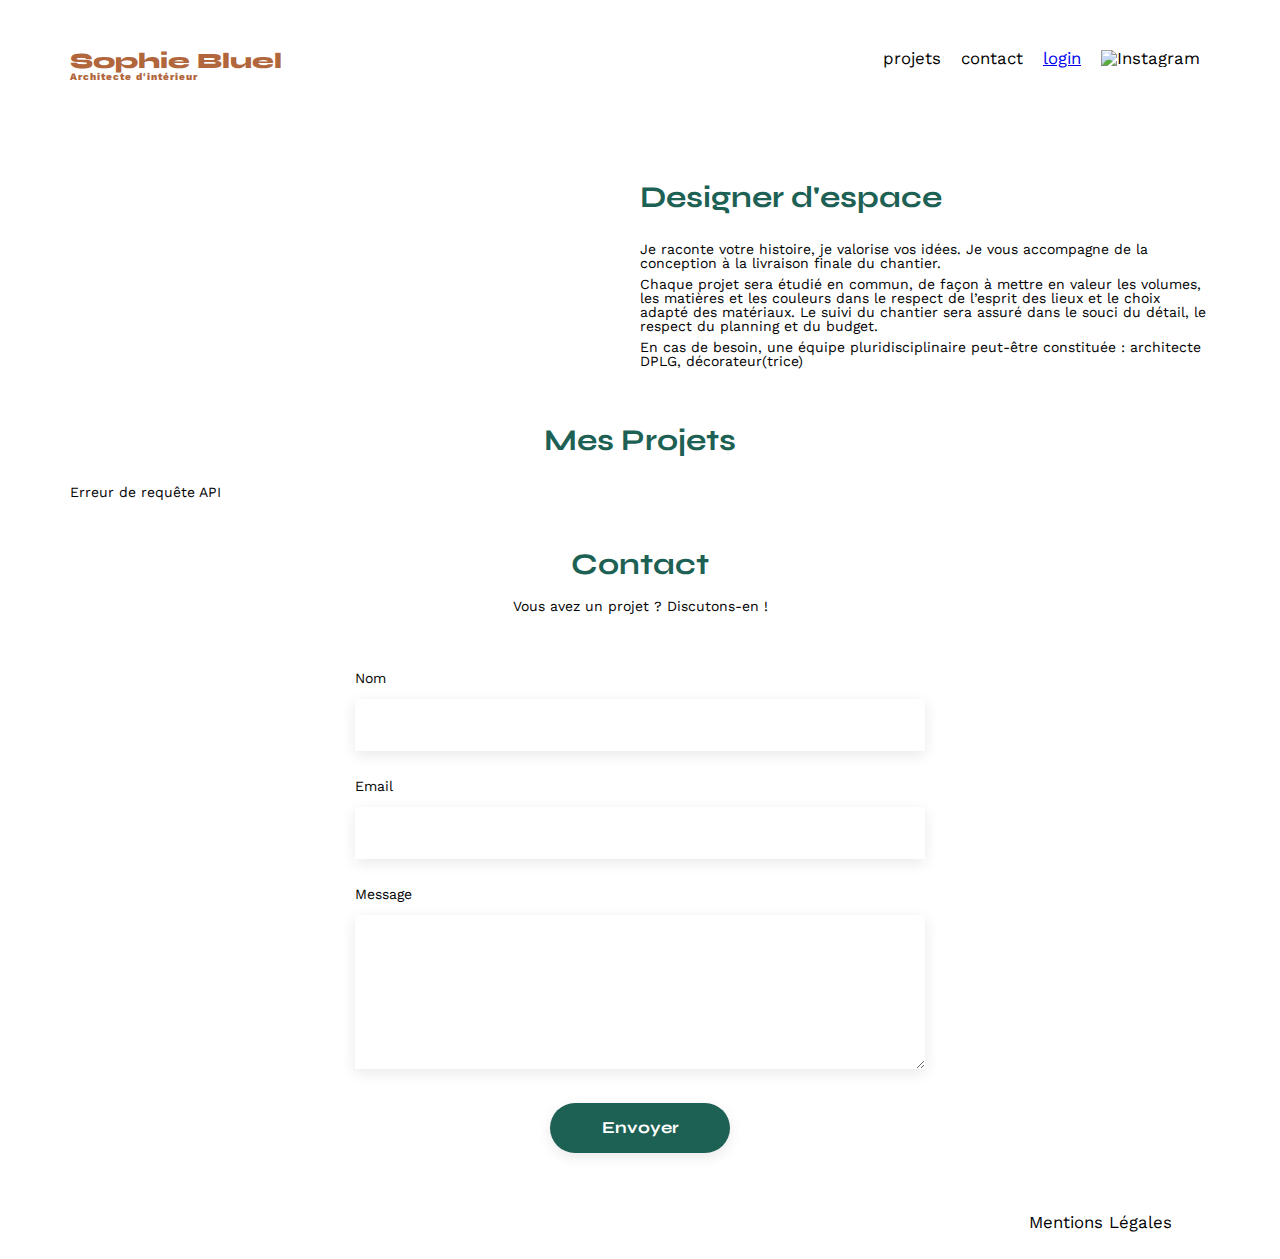
==== FrontEnd/index.html @ 4e234a2d "Modals" ====
<!DOCTYPE html>
<html lang="fr">

<head>
	<meta charset="UTF-8">
	<title>Sophie Bluel - Architecte d'intérieur</title>
	<meta name="viewport" content="width=device-width, initial-scale=1.0">
	<link rel="preconnect" href="https://fonts.googleapis.com">
	<link rel="preconnect" href="https://fonts.gstatic.com" crossorigin>
	<link href="https://fonts.googleapis.com/css2?family=Syne:wght@700;800&family=Work+Sans&display=swap"
		rel="stylesheet">
	<meta name="description" content="">
	<link rel="stylesheet" href="./assets/style.css">

</head>

<body>
	<!-- * Modale d'admin * -->
	<dialog class="adminModal modal" id="modal">
		<button class="close-button close-modal">Fermer la fenêtre</button>
		<h2>Galerie photo</h2>
		<div class="modalGallery"></div>
		<button class="modalAddButton">Ajouter une photo</button>
	</dialog>
	<header>
		<h1>Sophie Bluel <span>Architecte d'intérieur</span></h1>
		<nav>
			<ul>
				<li>projets</li>
				<li>contact</li>
				<li>login</li>
				<li><img src="./assets/icons/instagram.png" alt="Instagram"></li>
			</ul>
		</nav>
	</header>
	<main>
		<section id="introduction">
			<figure>
				<img src="./assets/images/sophie-bluel.png" alt="">
			</figure>
			<article>
				<h2>Designer d'espace</h2>
				<p>Je raconte votre histoire, je valorise vos idées. Je vous accompagne de la conception à la livraison
					finale du chantier.</p>
				<p>Chaque projet sera étudié en commun, de façon à mettre en valeur les volumes, les matières et les
					couleurs dans le respect de l’esprit des lieux et le choix adapté des matériaux. Le suivi du
					chantier sera assuré dans le souci du détail, le respect du planning et du budget.</p>
				<p>En cas de besoin, une équipe pluridisciplinaire peut-être constituée : architecte DPLG,
					décorateur(trice)</p>
			</article>
		</section>
		<section id="portfolio">
			<h2>Mes Projets</h2>
			<div class="filters"></div>
			<div class="gallery"></div>
		</section>
		<section id="contact">
			<h2>Contact</h2>
			<p>Vous avez un projet ? Discutons-en !</p>
			<form action="#" method="post">
				<label for="name">Nom</label>
				<input type="text" name="name" id="name">
				<label for="email">Email</label>
				<input type="email" name="email" id="email">
				<label for="message">Message</label>
				<textarea name="message" id="message" cols="30" rows="10"></textarea>
				<input type="submit" value="Envoyer">
			</form>
		</section>
	</main>

	<footer>
		<nav>
			<ul>
				<li>Mentions Légales</li>
			</ul>
		</nav>
	</footer>

	<script type="module" src="./scripts/script.js"></script>
	<script type="module" src="./scripts/gallery.js"></script>
	<script type="module" src="./scripts/modal.js"></script>
</body>

</html>
---- FrontEnd/assets/style.css ----
/* http://meyerweb.com/eric/tools/css/reset/
   v2.0 | 20110126
   License: none (public domain)
*/

html,
body,
div,
span,
applet,
object,
iframe,
h1,
h2,
h3,
h4,
h5,
h6,
p,
blockquote,
pre,
a,
abbr,
acronym,
address,
big,
cite,
code,
del,
dfn,
em,
img,
ins,
kbd,
q,
s,
samp,
small,
strike,
strong,
sub,
sup,
tt,
var,
b,
u,
i,
center,
dl,
dt,
dd,
ol,
ul,
li,
fieldset,
form,
label,
legend,
table,
caption,
tbody,
tfoot,
thead,
tr,
th,
td,
article,
aside,
canvas,
details,
embed,
figure,
figcaption,
footer,
header,
hgroup,
menu,
nav,
output,
ruby,
section,
summary,
time,
mark,
audio,
video {
  margin: 0;
  padding: 0;
  border: 0;
  font-size: 100%;
  font: inherit;
  vertical-align: baseline;
}
/* HTML5 display-role reset for older browsers */
article,
aside,
details,
figcaption,
figure,
footer,
header,
hgroup,
menu,
nav,
section {
  display: block;
}
body {
  line-height: 1;
}
ol,
ul {
  list-style: none;
}
blockquote,
q {
  quotes: none;
}
blockquote:before,
blockquote:after,
q:before,
q:after {
  content: "";
  content: none;
}
table {
  border-collapse: collapse;
  border-spacing: 0;
}
/** end reset css**/
body {
  max-width: 1140px;
  margin: auto;
  font-family: "Work Sans";
  font-size: 14px;
  /* Faire en sorte que le footer soit toujours en bas de la page même lorsqu'il y a peu de contenu*/
  min-height: 100vh;
  display: flex;
  flex-direction: column;
}
header {
  display: flex;
  justify-content: space-between;
  margin: 50px 0;
}
section {
  margin: 50px 0;
}

h1 {
  display: flex;
  flex-direction: column;
  font-family: "Syne";
  font-size: 22px;
  font-weight: 800;
  color: #b1663c;
}

h1 > span {
  font-family: "Work Sans";
  font-size: 10px;
  letter-spacing: 0.1em;
}

h2 {
  font-family: "Syne";
  font-weight: 700;
  font-size: 30px;
  color: #1d6154;
}
nav ul {
  display: flex;
  align-items: center;
  list-style-type: none;
}
nav li {
  padding: 0 10px;
  font-size: 1.2em;
}

li:hover {
  color: #b1663c;
}
#introduction {
  display: flex;
  align-items: center;
}
#introduction figure {
  flex: 1;
}
#introduction img {
  display: block;
  margin: auto;
  width: 80%;
}

#introduction article {
  flex: 1;
}
#introduction h2 {
  margin-bottom: 1em;
}

#introduction p {
  margin-bottom: 0.5em;
}
#portfolio h2 {
  text-align: center;
  margin-bottom: 1em;
}
.gallery {
  width: 100%;
  display: grid;
  grid-template-columns: 1fr 1fr 1fr;
  grid-column-gap: 20px;
  grid-row-gap: 20px;
}

.gallery img {
  width: 100%;
}
#contact {
  width: 50%;
  margin: auto;
}
#contact > * {
  text-align: center;
}
#contact h2 {
  margin-bottom: 20px;
}
#contact form {
  text-align: left;
  margin-top: 30px;
  display: flex;
  flex-direction: column;
}

#contact input {
  height: 50px;
  font-size: 1.2em;
  border: none;
  box-shadow: 0px 4px 14px rgba(0, 0, 0, 0.09);
}
#contact label {
  margin: 2em 0 1em 0;
}
#contact textarea {
  border: none;
  box-shadow: 0px 4px 14px rgba(0, 0, 0, 0.09);
}

input[type="submit"] {
  font-family: "Syne";
  font-weight: 700;
  color: white;
  background-color: #1d6154;
  margin: 2em auto;
  width: 180px;
  text-align: center;
  border-radius: 60px;
}

footer { 
		margin-top: auto;
	}

footer nav ul {
  display: flex;
  justify-content: flex-end;
  margin: 2em;
}

/* Bannière d'édition */
.editorsBanner {
  position: absolute;
  top: 0;
  right: 0;
  width: 100%;
  background-color: black;
  color: white;
  padding: 10px 20px;
  text-align: center;
}

/* Modal */
.adminModal {
	box-sizing: border-box;
	width: 630px; 
	border-radius: 10px;
	border: none;
	padding: 60px 105px 45px 105px;
}

.modal::backdrop {
	background: rgba(0, 0, 0, 0.30);
}

.modalGallery {
	display: grid;
	grid-template-columns: 1fr 1fr 1fr 1fr 1fr;
	grid-column-gap: 20px;
	grid-row-gap: 20px;
}

.modalGallery img {
	width: 78px;
}
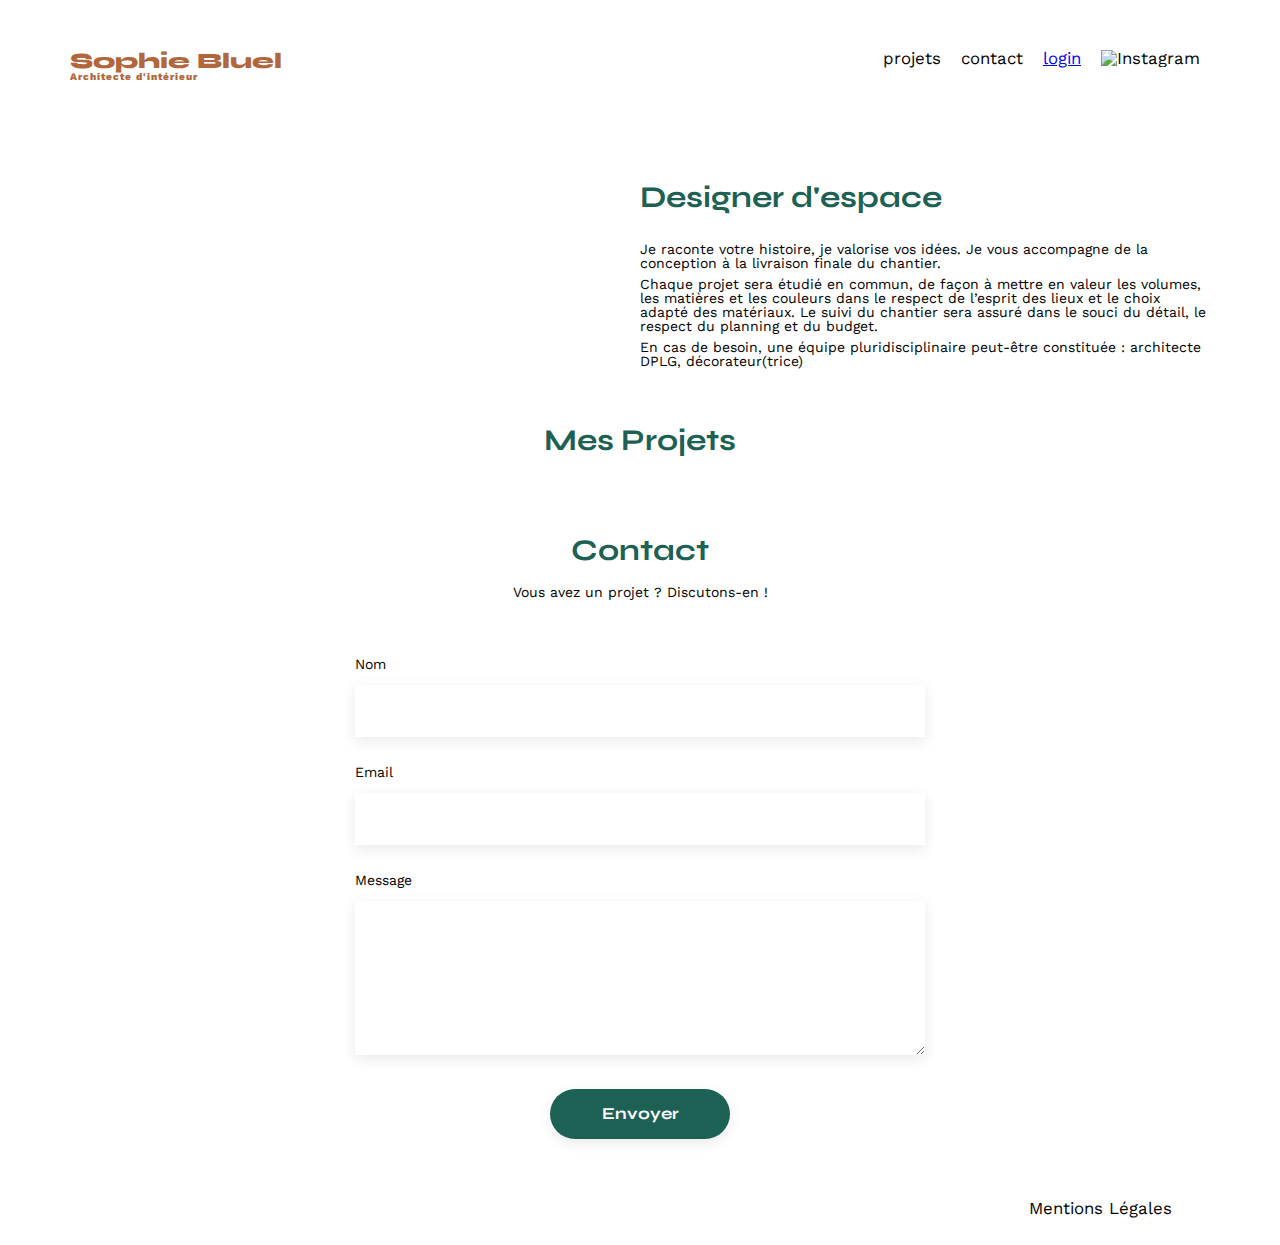
==== commit f0460e55: "UI / API updates" ====
--- a/FrontEnd/index.html
+++ b/FrontEnd/index.html
@@ -11,6 +11,7 @@
 		rel="stylesheet">
 	<meta name="description" content="">
 	<link rel="stylesheet" href="./assets/style.css">
+	<script src="https://kit.fontawesome.com/706d799501.js" crossorigin="anonymous"></script>
 
 </head>
 
@@ -28,7 +29,7 @@
 			<ul>
 				<li>projets</li>
 				<li>contact</li>
-				<li>login</li>
+				<li><a href="login.html">login</a></li>
 				<li><img src="./assets/icons/instagram.png" alt="Instagram"></li>
 			</ul>
 		</nav>
@@ -78,8 +79,8 @@
 	</footer>
 
 	<script type="module" src="./scripts/script.js"></script>
-	<script type="module" src="./scripts/gallery.js"></script>
-	<script type="module" src="./scripts/modal.js"></script>
+	<!-- <script type="module" src="./scripts/gallery.js"></script>
+	<script type="module" src="./scripts/modal.js"></script> -->
 </body>
 
 </html>--- a/FrontEnd/assets/style.css
+++ b/FrontEnd/assets/style.css
@@ -261,9 +261,9 @@
   border-radius: 60px;
 }
 
-footer { 
-		margin-top: auto;
-	}
+footer {
+  margin-top: auto;
+}
 
 footer nav ul {
   display: flex;
@@ -274,35 +274,71 @@
 /* Bannière d'édition */
 .editorsBanner {
   position: absolute;
+  width: 100vw;
   top: 0;
-  right: 0;
-  width: 100%;
+  left: 0;
+  display: flex;
+  justify-content: center;
+  align-items: center;
   background-color: black;
+  height: 59px;
+  font-size: 1rem;
+  }
+
+.editorsBanner a {
+  display: flex;
+  gap: 11px;
   color: white;
-  padding: 10px 20px;
-  text-align: center;
+  text-decoration: none;
+}
+.editorsBannerSpacer {
+  height: 59px;
 }
 
 /* Modal */
 .adminModal {
-	box-sizing: border-box;
-	width: 630px; 
-	border-radius: 10px;
-	border: none;
-	padding: 60px 105px 45px 105px;
+  box-sizing: border-box;
+  width: 630px;
+  border-radius: 10px;
+  border: none;
+  padding: 60px 105px 45px 105px;
 }
 
 .modal::backdrop {
-	background: rgba(0, 0, 0, 0.30);
+  background: rgba(0, 0, 0, 0.3);
 }
 
 .modalGallery {
-	display: grid;
-	grid-template-columns: 1fr 1fr 1fr 1fr 1fr;
-	grid-column-gap: 20px;
-	grid-row-gap: 20px;
+  display: grid;
+  grid-template-columns: 1fr 1fr 1fr 1fr 1fr;
+  grid-column-gap: 20px;
+  grid-row-gap: 20px;
 }
 
 .modalGallery img {
-	width: 78px;
+  width: 78px;
+}
+
+/* * Bouton modal */
+.openModal {
+  color: black;
+  background: none;
+  border: none;
+  font-family: "Work Sans";
+  cursor: pointer;
+  padding: 0;
+}
+
+/* * Header de la gallerie une fois connecté */
+.galleryHeaderAdmin {
+  display: flex;
+  justify-content: center;
+  gap: 31px;
+  position: relative;
+}
+.galleryHeaderAdmin button {
+  position: absolute;
+  right : 33.5%;
+  top: 9px;
+  
 }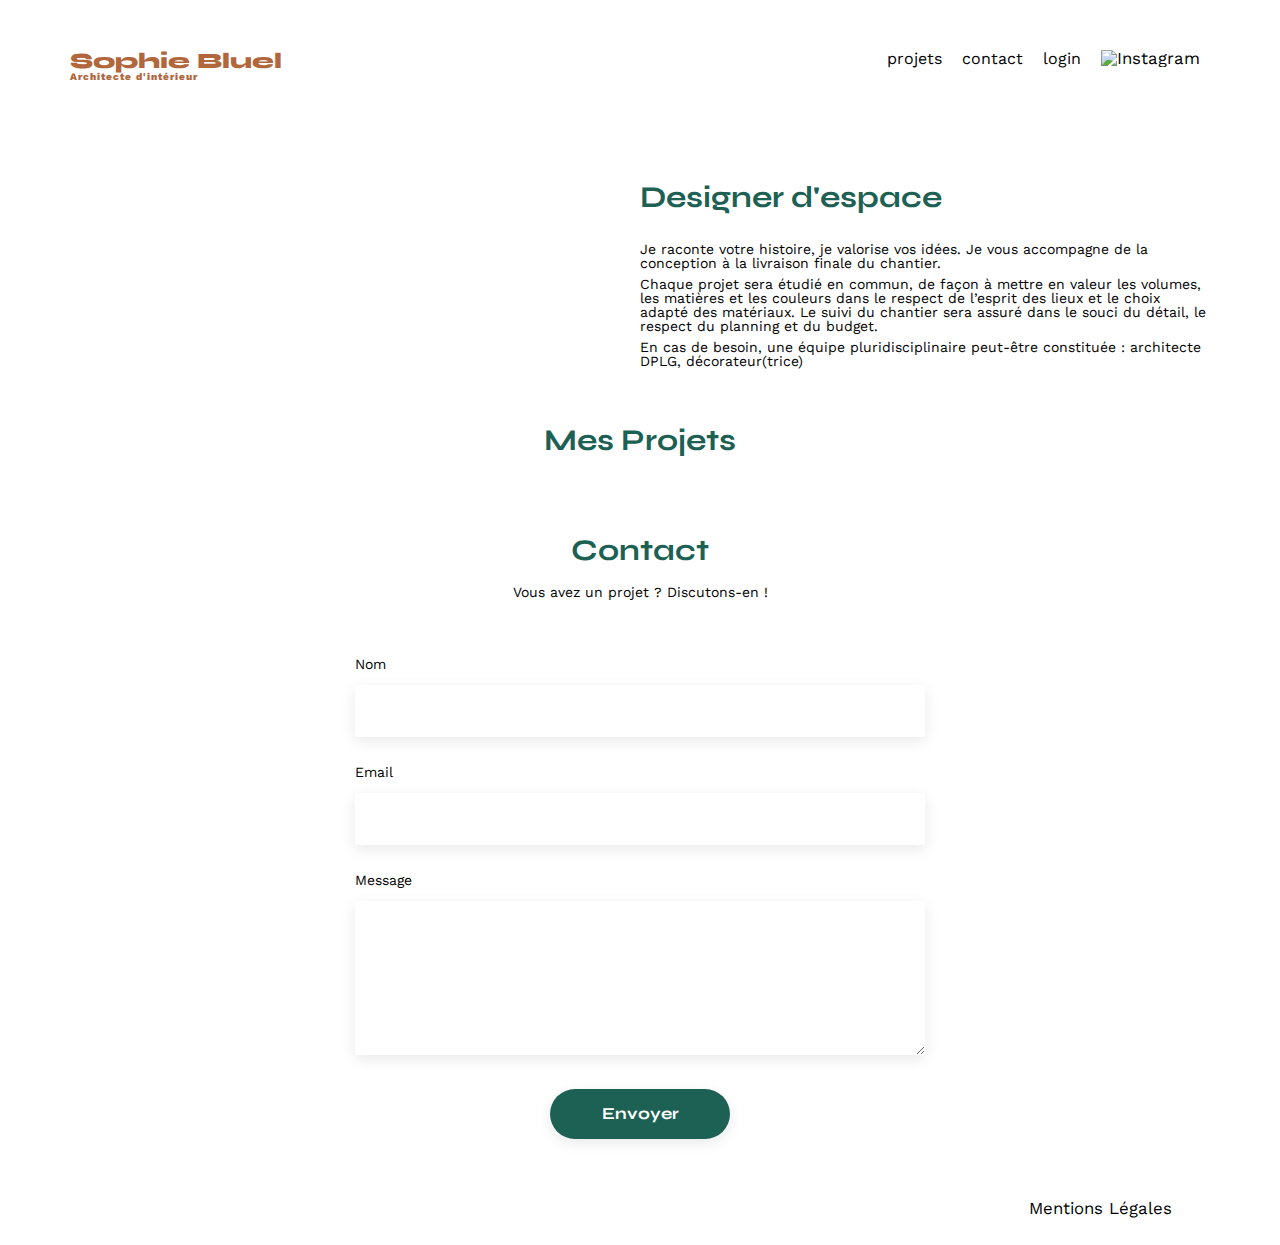
==== commit 5f9a2fa0: "nav links" ====
--- a/FrontEnd/index.html
+++ b/FrontEnd/index.html
@@ -27,8 +27,8 @@
 		<h1>Sophie Bluel <span>Architecte d'intérieur</span></h1>
 		<nav>
 			<ul>
-				<li>projets</li>
-				<li>contact</li>
+				<li><a href="index.html#portfolio">projets</a></li>
+				<li><a href="index.html#contact">contact</a></li>
 				<li><a href="login.html">login</a></li>
 				<li><img src="./assets/icons/instagram.png" alt="Instagram"></li>
 			</ul>
--- a/FrontEnd/assets/style.css
+++ b/FrontEnd/assets/style.css
@@ -178,6 +178,16 @@
   font-size: 1.2em;
 }
 
+nav li a {
+  text-decoration: none;
+  color: black;
+  font-size: 1rem;
+}
+
+nav li a:hover {
+  font-weight: 700;
+}
+
 li:hover {
   color: #b1663c;
 }
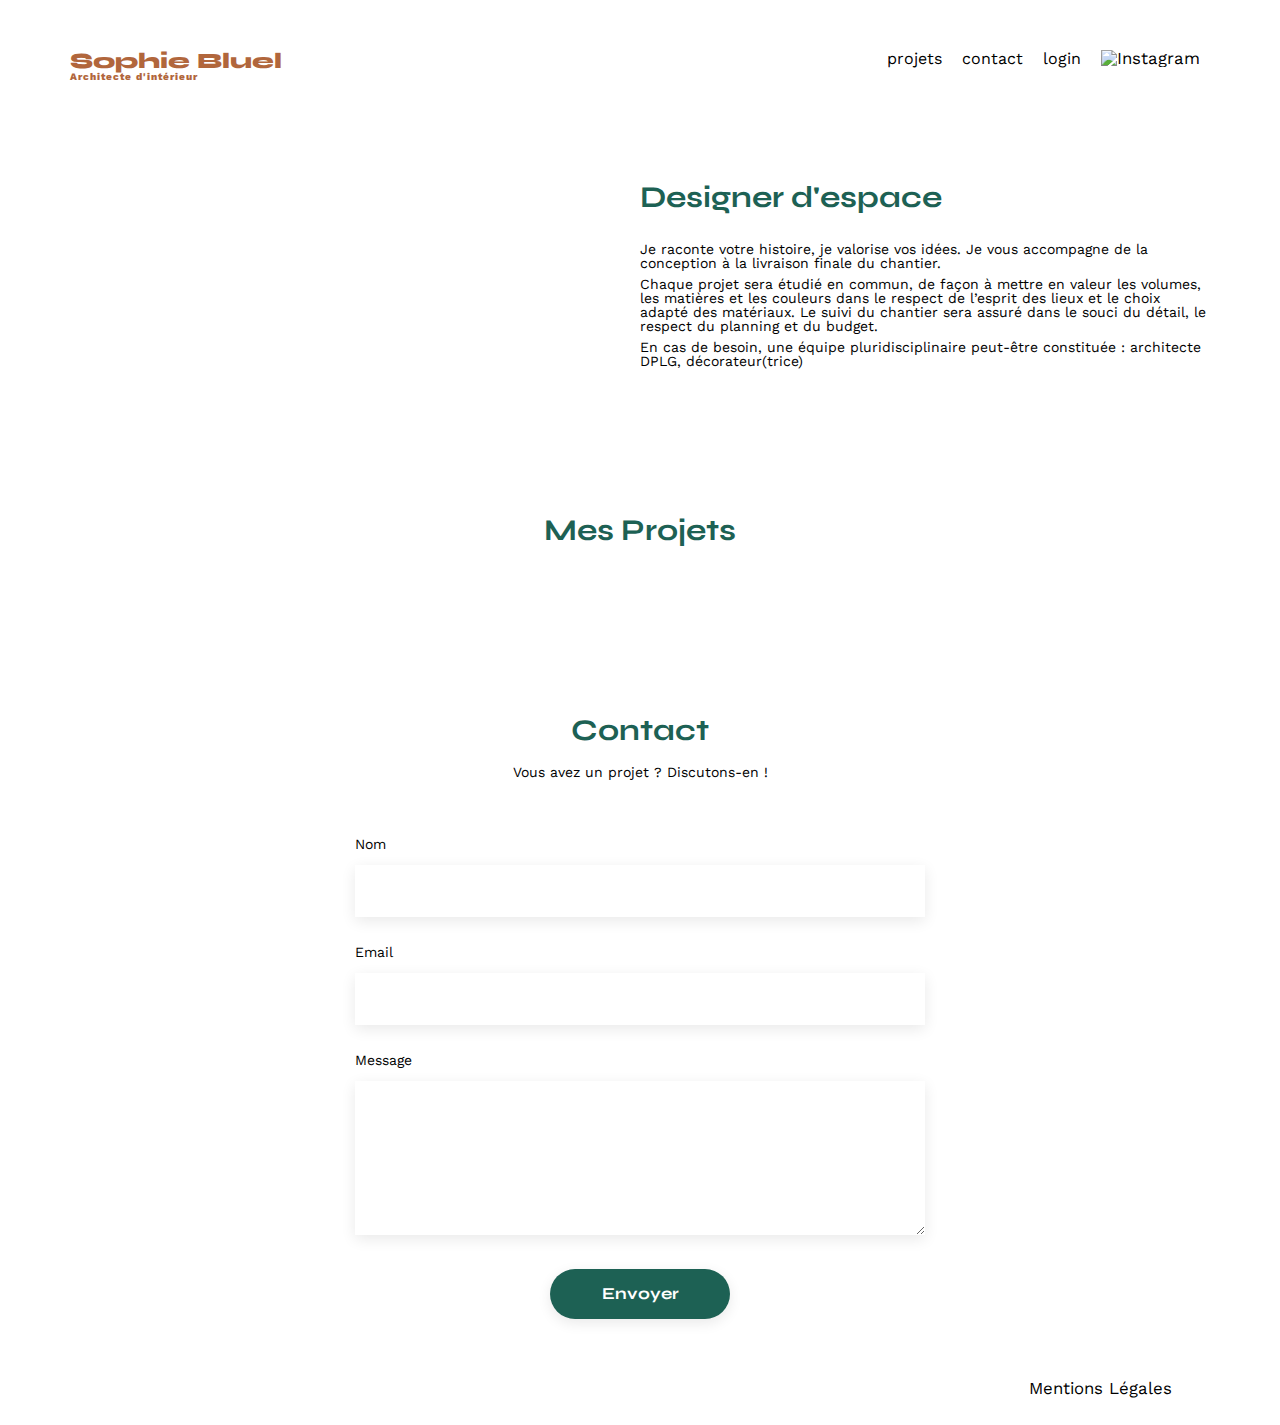
==== commit a094bc35: "section margin" ====
--- a/FrontEnd/index.html
+++ b/FrontEnd/index.html
@@ -78,7 +78,7 @@
 		</nav>
 	</footer>
 
-	<script type="module" src="./scripts/script.js"></script>
+	<script type="module" src="/assets/js/script.js"></script>
 	<!-- <script type="module" src="./scripts/gallery.js"></script>
 	<script type="module" src="./scripts/modal.js"></script> -->
 </body>
--- a/FrontEnd/assets/style.css
+++ b/FrontEnd/assets/style.css
@@ -147,6 +147,10 @@
   margin: 50px 0;
 }
 
+section:first-of-type {
+  margin-bottom: 140px;
+}
+
 h1 {
   display: flex;
   flex-direction: column;
@@ -168,6 +172,12 @@
   font-size: 30px;
   color: #1d6154;
 }
+
+.loginSection {
+  text-align: center;
+  margin-bottom: 1em;
+}
+
 nav ul {
   display: flex;
   align-items: center;
@@ -216,7 +226,7 @@
 }
 #portfolio h2 {
   text-align: center;
-  margin-bottom: 1em;
+  margin-bottom: 1em;;
 }
 .gallery {
   width: 100%;
@@ -238,6 +248,7 @@
 }
 #contact h2 {
   margin-bottom: 20px;
+  margin-top: 60px;
 }
 #contact form {
   text-align: left;
@@ -351,4 +362,86 @@
   right : 33.5%;
   top: 9px;
   
+}
+
+/* * Formulaire de connexion */
+.loginForm {
+  display: flex;
+  flex-direction: column;
+  gap: 7px;
+  margin: auto;
+  width: 379px;
+}
+
+.loginForm input:first-of-type {
+  margin-bottom: 23px;
+}
+
+.loginForm label {
+  font-weight: 500;
+  color: #3D3D3D;
+}
+
+.loginForm input {
+  box-sizing: border-box;
+  height: 51px;
+  border: none;
+  box-shadow: 0px 4px 14px rgba(0, 0, 0, 0.09);
+  padding: 5px;
+}
+
+.loginForm a:last-child {
+  align-self: center;
+  color: #3D3D3D;
+  font-weight: 500;
+}
+
+.connectedDiv {
+  display: flex;
+  flex-direction: column;
+  align-items: center;
+  gap: 20px;
+  margin-top: 20px;
+}
+
+.connectedDiv a {
+  color: #3D3D3D;
+  font-weight: 500;
+}
+
+.connectedDiv a:hover {
+  color: #3D3D3D;
+  font-weight: 700;
+}
+
+.errorLoginMessage {
+  color: red;
+  font-size: 1rem;
+  margin-top: 10px;
+  text-align: center;
+  font-weight: 700;
+} 
+.filters {
+  display: flex;
+  justify-content: center;
+  gap: 10px;
+  margin-bottom: 50px;
+  margin-top: 60px;
+
+}
+.filters button {
+  cursor: pointer;
+  background-color: #FFFEF8;
+  color: #1D6154;
+  border-radius: 60px;
+  border: 1px solid #1D6154;
+  padding: 9px 20px;
+  font-size: 1rem;
+  font-weight: 700;
+  
+}
+
+.filters .active {
+  background-color: #1D6154;
+  color: white;
 }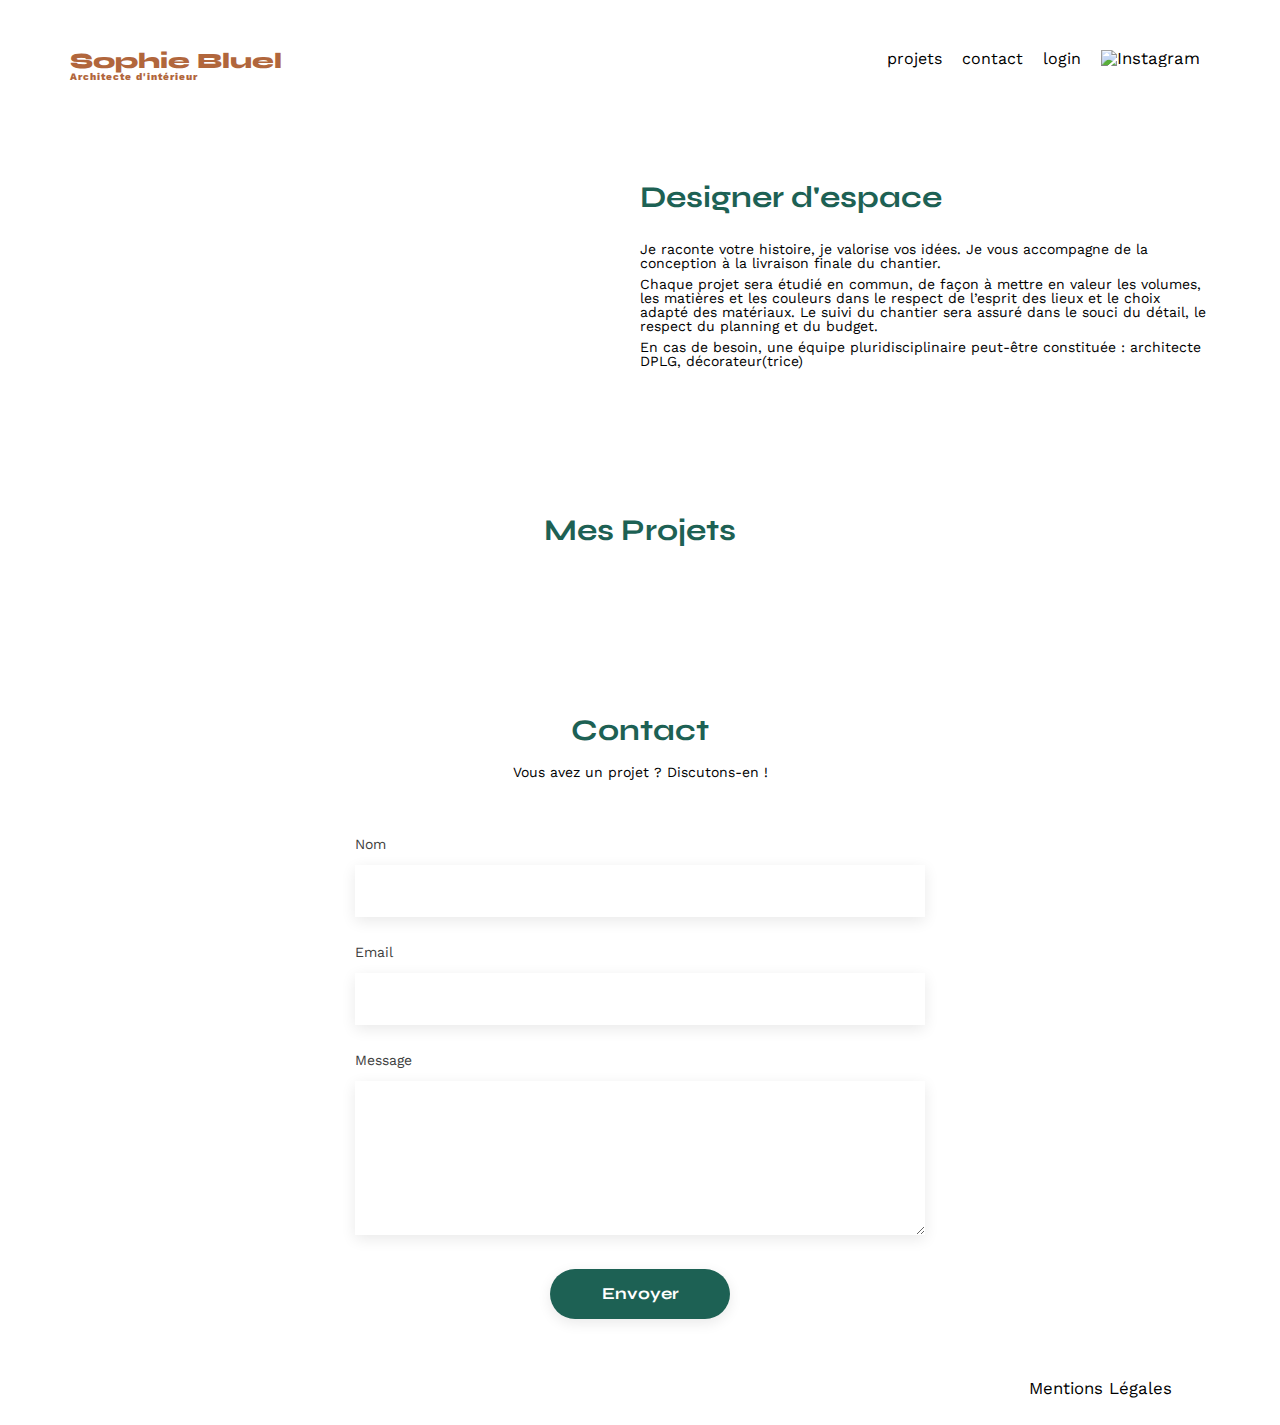
==== commit 383851d3: "Formulaire d'ajout de projet" ====
--- a/FrontEnd/index.html
+++ b/FrontEnd/index.html
@@ -18,10 +18,44 @@
 <body>
 	<!-- * Modale d'admin * -->
 	<dialog class="adminModal modal" id="modal">
-		<button class="close-button close-modal">Fermer la fenêtre</button>
-		<h2>Galerie photo</h2>
-		<div class="modalGallery"></div>
-		<button class="modalAddButton">Ajouter une photo</button>
+		<div class="modal1" >
+			<button class="close-button closeModalButton icon">Fermer la fenêtre</button>
+			<h3>Galerie photo</h3>
+			<div class="modalGallery"></div>
+			<hr>
+			<button class="modalAddButton">Ajouter une photo</button>
+		</div>
+		<div class="modal2" style="display: none;">
+			<button class="close-button closeModalButton icon">Fermer la fenêtre</button>
+			<button class="modalBackButton">Retour en arrière</button>
+			<h3>Ajout photo</h3>
+			<form action="#" method="post" id="addPhotoForm">
+				<div class="uploadContainer">
+					<div class="uploadArea">
+						<div class="uploadIcon"><i class="fa-regular fa-image"></i></div>
+
+						<button class="uploadButton">+ Ajouter photo</button>
+						<input type="file" hidden />
+
+						<span>jpg, png : 4mo max</span>
+					</div>
+					<label for="title">Titre</label>
+					<input type="text" name="title" id="title">
+					<label for="category">Catégorie</label>
+					<div class="customSelectContainer">
+						<select name="category" id="category">
+							<option value="cuisine">Cuisine</option>
+							<option value="salon">Salon</option>
+							<option value="chambre">Chambre</option>
+							<option value="salle de bain">Salle de bain</option>
+							<option value="extérieur">Extérieur</option>
+						</select>
+						<i class="fa-solid fa-chevron-down customSelectArrow"></i>
+					</div>
+					<hr>
+					<input type="submit" value="Valider">
+				</div>
+			</form>
 	</dialog>
 	<header>
 		<h1>Sophie Bluel <span>Architecte d'intérieur</span></h1>
@@ -79,6 +113,7 @@
 	</footer>
 
 	<script type="module" src="/assets/js/script.js"></script>
+	<script type="module" src="/assets/js/addWork.js"></script>
 	<!-- <script type="module" src="./scripts/gallery.js"></script>
 	<script type="module" src="./scripts/modal.js"></script> -->
 </body>
--- a/FrontEnd/assets/style.css
+++ b/FrontEnd/assets/style.css
@@ -226,8 +226,17 @@
 }
 #portfolio h2 {
   text-align: center;
-  margin-bottom: 1em;;
-}
+  margin-bottom: 1em;
+}
+
+.icon::before {
+  display: inline-block;
+  font-style: normal;
+  font-variant: normal;
+  text-rendering: auto;
+  -webkit-font-smoothing: antialiased;
+}
+
 .gallery {
   width: 100%;
   display: grid;
@@ -304,7 +313,7 @@
   background-color: black;
   height: 59px;
   font-size: 1rem;
-  }
+}
 
 .editorsBanner a {
   display: flex;
@@ -316,10 +325,9 @@
   height: 59px;
 }
 
-/* Modal */
+/* * Modal */
 .adminModal {
   box-sizing: border-box;
-  width: 630px;
   border-radius: 10px;
   border: none;
   padding: 60px 105px 45px 105px;
@@ -332,15 +340,33 @@
 .modalGallery {
   display: grid;
   grid-template-columns: 1fr 1fr 1fr 1fr 1fr;
-  grid-column-gap: 20px;
-  grid-row-gap: 20px;
-}
-
-.modalGallery img {
+  grid-column-gap: 9px;
+  grid-row-gap: 25px;
+  padding-top: 46px;
+  padding-bottom: 65px;
+}
+
+.modalGalleryElement {
   width: 78px;
-}
-
-/* * Bouton modal */
+  height: 104px;
+  background-size: cover;
+  background-position: center;
+  background-repeat: no-repeat;
+}
+
+dialog h3 {
+  font-family: "Work Sans";
+  font-size: 1.625rem;
+  text-align: center;
+}
+
+.adminModal hr {
+  margin: 0;
+  border: 1px solid #b3b3b3;
+  border-top: none;
+}
+
+/* * Boutons modal */
 .openModal {
   color: black;
   background: none;
@@ -350,6 +376,176 @@
   padding: 0;
 }
 
+.closeModalButton {
+  position: absolute;
+  top: 24px;
+  right: 24px;
+  background: none;
+  border: none;
+  cursor: pointer;
+  padding: 0;
+  font-size: 0;
+}
+
+.closeModalButton::before {
+  font-family: "Font Awesome 5 Free";
+  font-weight: 900;
+  content: "\f00d";
+  font-size: 1rem;
+  padding: 4px 6px;
+}
+
+.modalBackButton {
+  background: none;
+  border: none;
+  cursor: pointer;
+  font-size: 0;
+  position: absolute;
+  top: 21px;
+  left: 21px;
+  padding: 3px;
+
+}
+
+.modalBackButton::before {
+  font-family: "Font Awesome 5 Free";
+  font-weight: 900;
+  content: "\f060";
+  font-size: 1.313rem;
+}
+
+.modalAddButton {
+  display: block;
+  margin: auto;
+  margin-top: 38px;
+  font-family: "Syne";
+  color: white;
+  background-color: #1d6154;
+  border: none;
+  border-radius: 60px;
+  padding: 9px 49px;
+  font-size: 0.875rem;
+  font-weight: 700;
+  cursor: pointer;
+}
+
+.deleteWorkButton {
+  display: block;
+  font-size: 0px;
+  background-color: black;
+  border: none;
+  border-radius: 2px;
+  cursor: pointer;
+  padding: 3px 4px;
+  margin: 6px 6px 0 auto;
+}
+
+.deleteWorkButton::before {
+  font-family: "Font Awesome 5 Free";
+  content: "\f2ed";
+  color: white;
+  font-size: 0.688rem;
+}
+
+.uploadContainer {
+  display: flex;
+  flex-direction: column;
+  gap: 10px;
+  font-weight: 500;
+  color: #3D3D3D;
+}
+
+.uploadContainer input, label, select {
+  color: #3D3D3D;
+  font-family: "Work Sans";
+  font-size: 0.875rem;
+}
+
+.uploadContainer input:last-child {
+  color: white;
+  font-family: "Syne";
+  font-weight: 700;
+  padding: 10px 50px;
+  margin-block: 0;
+  background-color: #A7A7A7;
+}
+
+.uploadContainer input:last-child .valid {
+  background-color: #1d6154;
+}
+
+.uploadContainer hr {
+  margin-block: 37px 22px;
+}
+
+.uploadContainer input, select {
+  padding: 17px;
+  border: none;
+  box-shadow: 0px 4px 14px 0px #00000017;
+}
+
+.uploadContainer select {
+  appearance: none;
+  width: 100%;
+}
+.customSelectContainer {
+  position: relative;
+
+}
+.customSelectArrow {
+  pointer-events: none;
+  position: absolute;
+  display: block;
+  top: 1.1rem;
+  right: 1.813rem;
+}
+.uploadArea {
+  background-color: #E8F1F6;
+  border-radius: 3px;
+  padding: 20px 10px;
+  margin: 36px 0 20px 0;
+  width: 420px;
+  display: flex;
+  gap: 10px;
+  flex-direction: column;
+  align-items: center;
+  border: 1px solid #E8F1F6;
+
+}
+.uploadArea.active {
+  border: 1px dashed #306685;
+  color: white;
+}
+.uploadArea img {
+  object-fit: cover;
+  max-height: 170px;
+  max-width: 442px;
+}
+
+.uploadIcon {
+  font-size: 75px;
+  color: #B9C5CC;
+}
+
+.uploadButton {
+  background-color: #CBD6DC;
+  color: #306685;
+  font-size: 0.875rem;
+  font-weight: 700;
+  font-family: "Work Sans";
+  border: none;
+  border-radius: 50px;
+  padding: 10px 33px;
+}
+
+
+
+.uploadContainer span {
+  font-family: "Work Sans";
+  font-size: 0.625rem;
+  color: #444444;
+}
+
 /* * Header de la gallerie une fois connecté */
 .galleryHeaderAdmin {
   display: flex;
@@ -359,9 +555,8 @@
 }
 .galleryHeaderAdmin button {
   position: absolute;
-  right : 33.5%;
+  right: 33.5%;
   top: 9px;
-  
 }
 
 /* * Formulaire de connexion */
@@ -379,7 +574,7 @@
 
 .loginForm label {
   font-weight: 500;
-  color: #3D3D3D;
+  color: #3d3d3d;
 }
 
 .loginForm input {
@@ -392,7 +587,7 @@
 
 .loginForm a:last-child {
   align-self: center;
-  color: #3D3D3D;
+  color: #3d3d3d;
   font-weight: 500;
 }
 
@@ -405,12 +600,12 @@
 }
 
 .connectedDiv a {
-  color: #3D3D3D;
+  color: #3d3d3d;
   font-weight: 500;
 }
 
 .connectedDiv a:hover {
-  color: #3D3D3D;
+  color: #3d3d3d;
   font-weight: 700;
 }
 
@@ -420,28 +615,26 @@
   margin-top: 10px;
   text-align: center;
   font-weight: 700;
-} 
+}
 .filters {
   display: flex;
   justify-content: center;
   gap: 10px;
   margin-bottom: 50px;
   margin-top: 60px;
-
 }
 .filters button {
   cursor: pointer;
-  background-color: #FFFEF8;
-  color: #1D6154;
+  background-color: #fffef8;
+  color: #1d6154;
   border-radius: 60px;
-  border: 1px solid #1D6154;
+  border: 1px solid #1d6154;
   padding: 9px 20px;
   font-size: 1rem;
   font-weight: 700;
-  
 }
 
 .filters .active {
-  background-color: #1D6154;
+  background-color: #1d6154;
   color: white;
-}+}
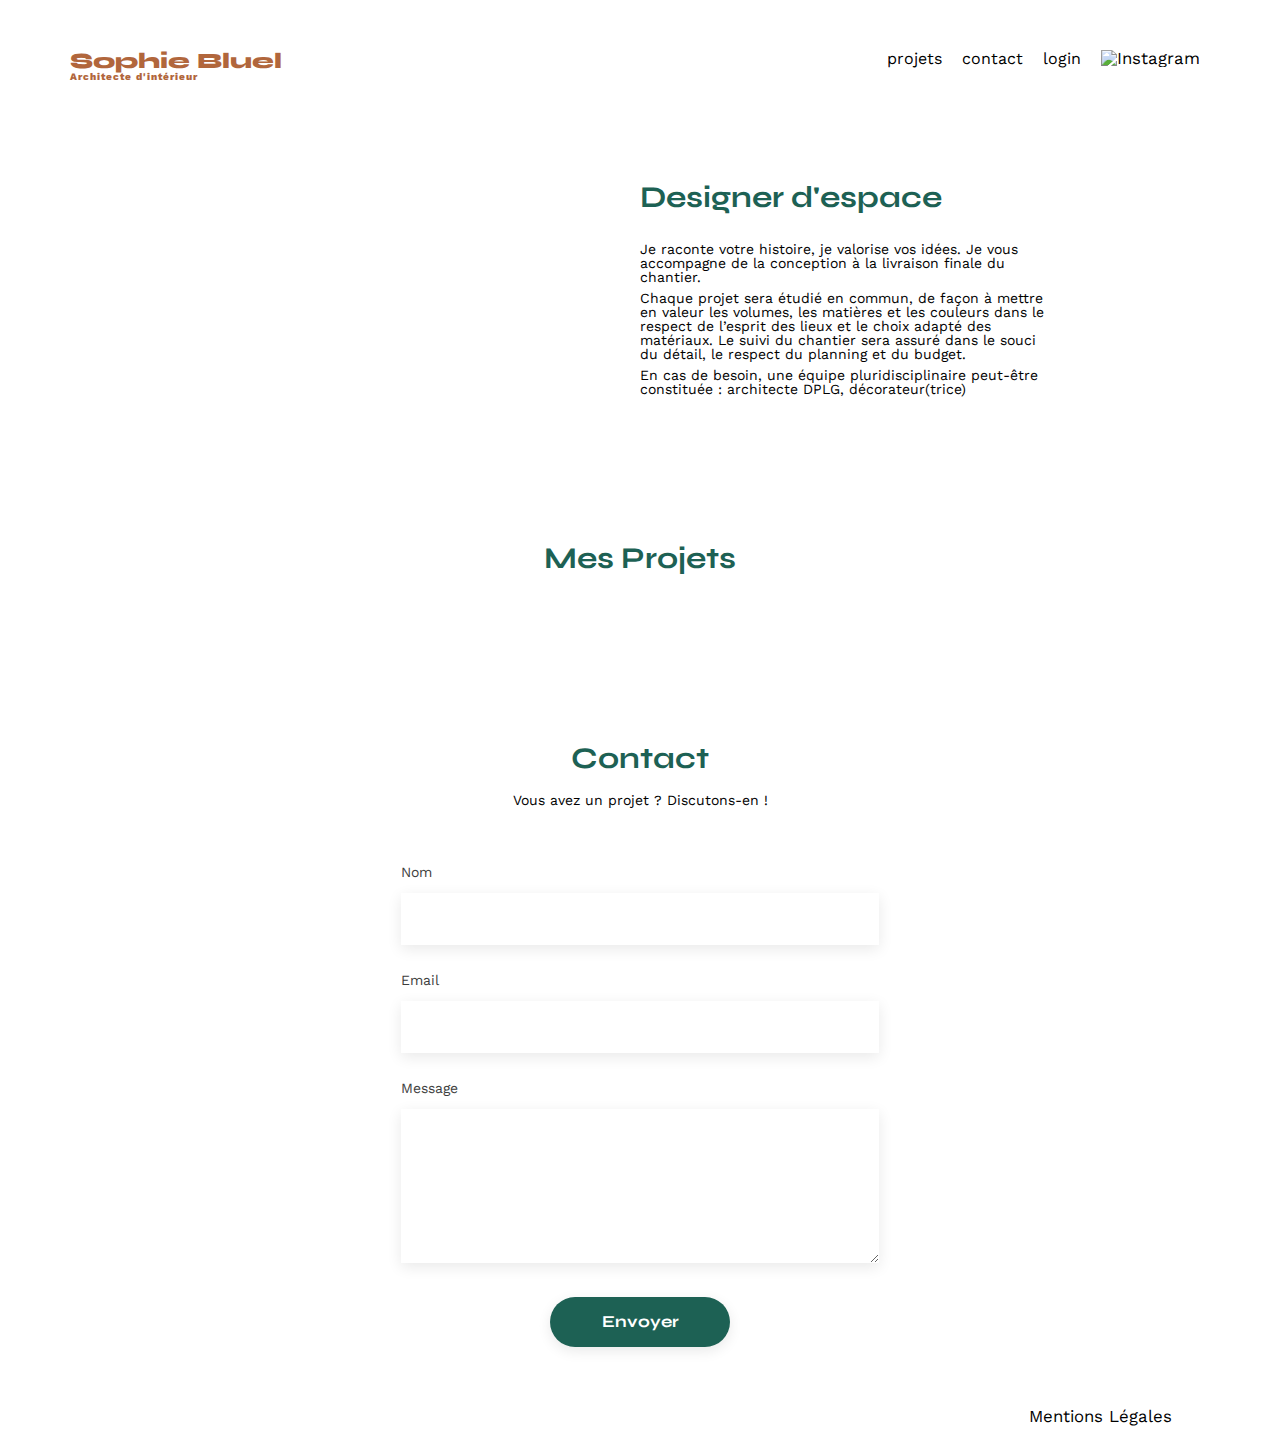
==== commit baf6445f: "Last push" ====
--- a/FrontEnd/index.html
+++ b/FrontEnd/index.html
@@ -23,37 +23,33 @@
 			<h3>Galerie photo</h3>
 			<div class="modalGallery"></div>
 			<hr>
-			<button class="modalAddButton">Ajouter une photo</button>
+			<button class="modalButton modalAddButton">Ajouter une photo</button>
 		</div>
-		<div class="modal2" style="display: none;">
+		<div class="modal2 modalHidden">
 			<button class="close-button closeModalButton icon">Fermer la fenêtre</button>
 			<button class="modalBackButton">Retour en arrière</button>
 			<h3>Ajout photo</h3>
-			<form action="#" method="post" id="addPhotoForm">
+			<form action="#" method="post" id="addPhotoForm" enctype="multipart/form-data">
 				<div class="uploadContainer">
 					<div class="uploadArea">
 						<div class="uploadIcon"><i class="fa-regular fa-image"></i></div>
 
 						<button class="uploadButton">+ Ajouter photo</button>
-						<input type="file" hidden />
+						
 
 						<span>jpg, png : 4mo max</span>
 					</div>
-					<label for="title">Titre</label>
-					<input type="text" name="title" id="title">
-					<label for="category">Catégorie</label>
+					<input type="file" id="addWorkInputFile" hidden />
+					<label for="inputTitle">Titre</label>
+					<input type="text" name="title" id="inputTitle">
+					<label for="inputSelectCategory">Catégorie</label>
 					<div class="customSelectContainer">
-						<select name="category" id="category">
-							<option value="cuisine">Cuisine</option>
-							<option value="salon">Salon</option>
-							<option value="chambre">Chambre</option>
-							<option value="salle de bain">Salle de bain</option>
-							<option value="extérieur">Extérieur</option>
+						<select name="category" id="inputSelectCategory">
 						</select>
 						<i class="fa-solid fa-chevron-down customSelectArrow"></i>
 					</div>
 					<hr>
-					<input type="submit" value="Valider">
+					<button class="modalButton addPhotoButton" disabled>Valider</button>
 				</div>
 			</form>
 	</dialog>
@@ -94,9 +90,9 @@
 			<p>Vous avez un projet ? Discutons-en !</p>
 			<form action="#" method="post">
 				<label for="name">Nom</label>
-				<input type="text" name="name" id="name">
+				<input type="text" name="name" id="name" autocomplete="name">
 				<label for="email">Email</label>
-				<input type="email" name="email" id="email">
+				<input type="email" name="email" id="email" autocomplete="email">
 				<label for="message">Message</label>
 				<textarea name="message" id="message" cols="30" rows="10"></textarea>
 				<input type="submit" value="Envoyer">
@@ -112,8 +108,8 @@
 		</nav>
 	</footer>
 
-	<script type="module" src="/assets/js/script.js"></script>
-	<script type="module" src="/assets/js/addWork.js"></script>
+	<script type="module" src="./assets/js/script.js"></script>
+	<script type="module" src="./assets/js/adminApps/addWorksModal.js"></script>
 	<!-- <script type="module" src="./scripts/gallery.js"></script>
 	<script type="module" src="./scripts/modal.js"></script> -->
 </body>
--- a/FrontEnd/assets/style.css
+++ b/FrontEnd/assets/style.css
@@ -151,6 +151,11 @@
   margin-bottom: 140px;
 }
 
+main {
+  max-width: 955px;
+  margin: auto;
+}
+
 h1 {
   display: flex;
   flex-direction: column;
@@ -209,13 +214,12 @@
   flex: 1;
 }
 #introduction img {
-  display: block;
-  margin: auto;
-  width: 80%;
+  max-height: 355px;
 }
 
 #introduction article {
   flex: 1;
+  margin-inline: 72px;
 }
 #introduction h2 {
   margin-bottom: 1em;
@@ -246,7 +250,9 @@
 }
 
 .gallery img {
+  object-fit: cover;
   width: 100%;
+  height: 400px;
 }
 #contact {
   width: 50%;
@@ -304,7 +310,7 @@
 /* Bannière d'édition */
 .editorsBanner {
   position: absolute;
-  width: 100vw;
+  width: 100%;
   top: 0;
   left: 0;
   display: flex;
@@ -330,6 +336,9 @@
   box-sizing: border-box;
   border-radius: 10px;
   border: none;
+}
+
+.modal1, .modal2 {
   padding: 60px 105px 45px 105px;
 }
 
@@ -343,7 +352,6 @@
   grid-column-gap: 9px;
   grid-row-gap: 25px;
   padding-top: 46px;
-  padding-bottom: 65px;
 }
 
 .modalGalleryElement {
@@ -354,6 +362,11 @@
   background-repeat: no-repeat;
 }
 
+
+dialog {
+  padding: 0;
+}
+
 dialog h3 {
   font-family: "Work Sans";
   font-size: 1.625rem;
@@ -414,19 +427,24 @@
   font-size: 1.313rem;
 }
 
-.modalAddButton {
+.modalButton {
   display: block;
   margin: auto;
-  margin-top: 38px;
   font-family: "Syne";
   color: white;
   background-color: #1d6154;
   border: none;
   border-radius: 60px;
-  padding: 9px 49px;
+  padding-block: 9px;
+  width: 14.813rem;
   font-size: 0.875rem;
   font-weight: 700;
   cursor: pointer;
+}
+
+.modalHidden {
+  display: none;
+
 }
 
 .deleteWorkButton {
@@ -461,21 +479,13 @@
   font-size: 0.875rem;
 }
 
-.uploadContainer input:last-child {
-  color: white;
-  font-family: "Syne";
-  font-weight: 700;
-  padding: 10px 50px;
-  margin-block: 0;
+.addPhotoButton:disabled {
   background-color: #A7A7A7;
-}
-
-.uploadContainer input:last-child .valid {
-  background-color: #1d6154;
-}
-
-.uploadContainer hr {
-  margin-block: 37px 22px;
+  cursor: default;
+}
+
+.modal hr {
+  margin-block: 35px;
 }
 
 .uploadContainer input, select {
@@ -538,7 +548,11 @@
   padding: 10px 33px;
 }
 
-
+.uploadSuccessMessage {
+  color: #306685;
+  font-size: 0.875rem;
+  font-weight: 700;
+}
 
 .uploadContainer span {
   font-family: "Work Sans";
@@ -555,7 +569,7 @@
 }
 .galleryHeaderAdmin button {
   position: absolute;
-  right: 33.5%;
+  right: 30.5%;
   top: 9px;
 }
 
@@ -609,9 +623,9 @@
   font-weight: 700;
 }
 
-.errorLoginMessage {
+.errorLoginMessage, .errorMsg {
   color: red;
-  font-size: 1rem;
+  font-size: 0.750rem;
   margin-top: 10px;
   text-align: center;
   font-weight: 700;
